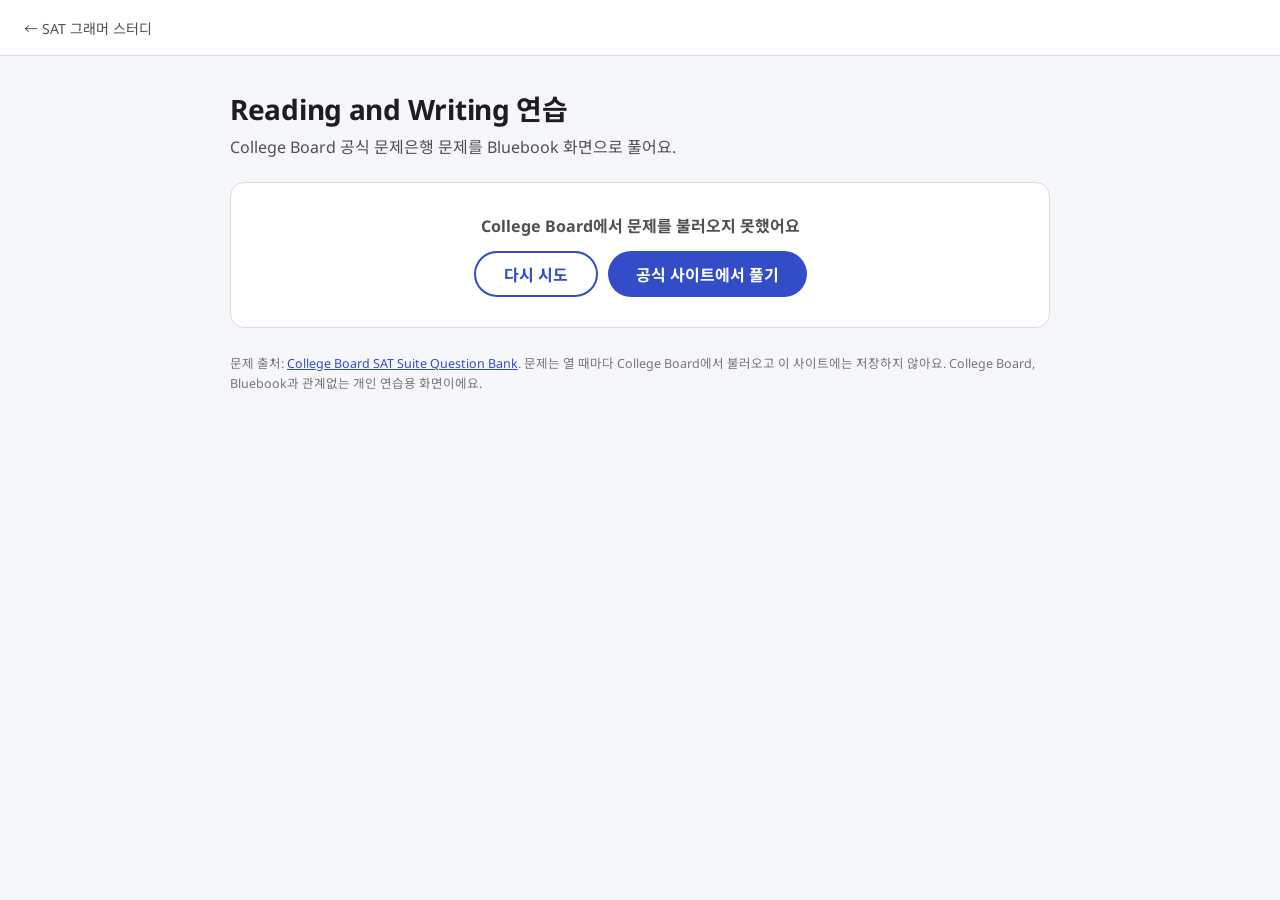
==== bluebook/index.html @ 1eca244b "Add Bluebook-style practice page with live College Board questions New bluebook/ page loads Reading " ====
<!doctype html>
<html lang="ko">
<head>
<meta charset="utf-8">
<meta name="viewport" content="width=device-width, initial-scale=1">
<meta name="robots" content="noindex, nofollow, noarchive">
<title>Bluebook 연습 · 공식 문제</title>
<link rel="preconnect" href="https://fonts.googleapis.com">
<link rel="preconnect" href="https://fonts.gstatic.com" crossorigin>
<link rel="stylesheet" href="https://fonts.googleapis.com/css2?family=Noto+Sans:wght@400;600;700&family=Noto+Sans+KR:wght@400;600;700&family=Noto+Serif:wght@400;700&display=swap">
<link rel="stylesheet" href="bb.css?v=1">
</head>
<body>
<div id="app"></div>
<script src="bb.js?v=1"></script>
</body>
</html>
---- bluebook/bb.css ----
/* Bluebook-style practice page. Test screens copy Bluebook's layout; setup and results screens are ours. */
:root {
  --blue: #324dc7;
  --blue-dark: #2a40a8;
  --blue-soft: #e8ecfb;
  --ink: #1e1e1e;
  --ink-2: #505050;
  --muted: #767676;
  --line: #b2b2b2;
  --line-soft: #dcdcdc;
  --strip: #f1f1f1;
  --page: #ffffff;
  --flag: #c8102e;
  --ok: #1b7a3e;
  --ok-soft: #e3f3e8;
  --bad: #c8102e;
  --bad-soft: #fbe7ea;
  --hl: #fff48c;
  --sans: "Noto Sans", "Noto Sans KR", "Segoe UI", system-ui, sans-serif;
  --serif: "Noto Serif", Georgia, "Times New Roman", "Noto Sans KR", serif;
}
* { box-sizing: border-box; }
html, body { margin: 0; height: 100%; background: var(--page); color: var(--ink); font-family: var(--sans); word-break: keep-all; overflow-wrap: break-word; }
button { font: inherit; color: inherit; cursor: pointer; }
a { color: var(--blue); }
.sr-only { position: absolute; width: 1px; height: 1px; padding: 0; margin: -1px; overflow: hidden; clip: rect(0 0 0 0); white-space: nowrap; border: 0; }
svg { flex: none; }

/* ───────── setup (home) ───────── */
.home { min-height: 100%; background: #f6f7fb; }
.home-top { height: 56px; display: flex; align-items: center; padding: 0 24px; background: #fff; border-bottom: 1px solid var(--line-soft); }
.home-back { color: var(--ink-2); text-decoration: none; font-size: 14px; }
.home-back:hover { color: var(--blue); }
.home-main { max-width: 860px; margin: 0 auto; padding: 32px 20px 60px; }
.home-main h1 { margin: 0; font-size: 28px; letter-spacing: -.01em; }
.home-sub { margin: 6px 0 24px; color: var(--ink-2); }
.panel { background: #fff; border: 1px solid var(--line-soft); border-radius: 14px; padding: 22px; margin-bottom: 16px; }
.panel h2 { margin: 0 0 12px; font-size: 15px; color: var(--ink-2); }
.skills { display: grid; grid-template-columns: repeat(auto-fit, minmax(220px, 1fr)); gap: 10px; }
.skill { text-align: left; background: #fff; border: 2px solid var(--line-soft); border-radius: 12px; padding: 14px 16px; position: relative; }
.skill:hover { border-color: var(--blue); }
.skill.on { border-color: var(--blue); background: var(--blue-soft); }
.skill .chk { position: absolute; top: 12px; right: 12px; width: 22px; height: 22px; border-radius: 6px; border: 2px solid var(--line); display: grid; place-items: center; background: #fff; }
.skill.on .chk { background: var(--blue); border-color: var(--blue); color: #fff; }
.skill .s-alto { font-size: 12px; font-weight: 700; color: var(--blue); }
.skill .s-name { font-weight: 700; margin: 2px 34px 2px 0; line-height: 1.3; }
.skill .s-ko { font-size: 13px; color: var(--ink-2); }
.skill .s-meta { font-size: 12.5px; color: var(--muted); margin-top: 8px; }
.row { display: flex; align-items: center; gap: 14px; flex-wrap: wrap; margin: 12px 0; }
.row .lab { width: 64px; font-size: 14px; font-weight: 600; color: var(--ink-2); }
.seg { display: inline-flex; flex-wrap: wrap; background: var(--strip); border-radius: 12px; padding: 3px; gap: 2px; }
.seg button { border: 0; background: transparent; padding: 8px 14px; border-radius: 9px; font-size: 14px; font-weight: 600; color: var(--ink-2); min-height: 38px; }
.seg button.on { background: #fff; color: var(--blue); box-shadow: 0 1px 3px rgba(0,0,0,.15); }
.seg button[disabled] { opacity: .4; cursor: default; }
.switch { display: inline-flex; align-items: center; gap: 10px; cursor: pointer; position: relative; user-select: none; }
.switch input { position: absolute; opacity: 0; width: 1px; height: 1px; }
.switch .track { width: 44px; height: 26px; border-radius: 99px; background: var(--line); position: relative; transition: background .15s; }
.switch .track::after { content: ""; position: absolute; top: 3px; left: 3px; width: 20px; height: 20px; border-radius: 50%; background: #fff; box-shadow: 0 1px 3px rgba(0,0,0,.3); transition: transform .15s; }
.switch input:checked + .track { background: var(--blue); }
.switch input:checked + .track::after { transform: translateX(18px); }
.switch input:focus-visible + .track { outline: 2px solid var(--blue); outline-offset: 2px; }
.start-row { display: flex; align-items: center; justify-content: space-between; gap: 14px; flex-wrap: wrap; }
.start-info { color: var(--ink-2); font-size: 14px; }
.pill { border: 0; border-radius: 999px; background: var(--blue); color: #fff; font-weight: 700; padding: 0 28px; min-height: 46px; font-size: 16px; }
.pill:hover:not([disabled]) { background: var(--blue-dark); }
.pill[disabled] { opacity: .45; cursor: default; }
.pill.ghost { background: #fff; color: var(--blue); border: 2px solid var(--blue); }
.pill.ghost:hover:not([disabled]) { background: var(--blue-soft); }
.recent { list-style: none; margin: 0; padding: 0; }
.recent li { display: flex; justify-content: space-between; gap: 12px; padding: 9px 0; border-bottom: 1px solid var(--line-soft); font-size: 14px; }
.recent li:last-child { border-bottom: 0; }
.recent .r-score { font-weight: 700; }
.home-src { font-size: 12.5px; color: var(--muted); margin-top: 26px; line-height: 1.6; }
.home-loading, .fail { padding: 30px; text-align: center; color: var(--ink-2); }
.fail .acts { display: flex; gap: 10px; justify-content: center; margin-top: 14px; flex-wrap: wrap; }
.prep { min-height: 100%; display: grid; place-items: center; text-align: center; padding: 20px; }
.prep h2 { margin: 0 0 6px; font-size: 22px; }
.prep p { color: var(--ink-2); margin: 0 0 18px; }
.prep .bar { width: min(360px, 80vw); height: 8px; background: var(--strip); border-radius: 99px; overflow: hidden; margin: 0 auto; }
.prep .bar span { display: block; height: 100%; background: var(--blue); transition: width .2s; }

/* ───────── test shell (Bluebook layout) ───────── */
.bb { height: 100vh; height: 100dvh; display: flex; flex-direction: column; background: #fff; }
.dash { height: 2px; flex: none; background-image: repeating-linear-gradient(90deg, #2c2c2c 0 12px, transparent 12px 16px); }
.bb-top { flex: none; height: 72px; display: grid; grid-template-columns: 1fr auto 1fr; align-items: center; padding: 0 28px; gap: 12px; }
.bb-top-l { min-width: 0; }
.bb-sec { font-weight: 700; font-size: 17px; white-space: nowrap; overflow: hidden; text-overflow: ellipsis; }
.bb-dir { border: 0; background: none; padding: 2px 0; font-size: 14px; font-weight: 600; display: inline-flex; align-items: center; gap: 2px; }
.bb-dir:hover { text-decoration: underline; }
.bb-top-c { display: flex; flex-direction: column; align-items: center; gap: 4px; }
.bb-time { font-size: 19px; font-weight: 700; font-variant-numeric: tabular-nums; letter-spacing: .02em; }
.bb-hide { border: 1.5px solid var(--ink); background: #fff; border-radius: 999px; padding: 0 12px; height: 24px; font-size: 12.5px; font-weight: 700; display: inline-flex; align-items: center; gap: 5px; }
.bb-hide:hover { background: var(--strip); }
.bb-review-tag { font-size: 15px; font-weight: 700; }
.bb-top-r { display: flex; justify-content: flex-end; gap: 6px; }
.bb-tool { border: 0; background: none; display: flex; flex-direction: column; align-items: center; gap: 3px; font-size: 12.5px; font-weight: 600; padding: 6px 10px; border-radius: 8px; min-width: 64px; }
.bb-tool:hover { background: var(--strip); }
.bb-tool.on { background: var(--blue-soft); color: var(--blue); }
.bb-drop { position: absolute; z-index: 30; background: #fff; border: 1px solid var(--line); border-radius: 10px; box-shadow: 0 8px 28px rgba(0,0,0,.18); }
.bb-dirpanel { top: 74px; left: 20px; width: min(640px, calc(100vw - 40px)); padding: 22px 24px; font-size: 15.5px; line-height: 1.65; }
.bb-dirpanel p { margin: 0 0 12px; }
.bb-dirpanel .acts { display: flex; justify-content: flex-end; }
.bb-more { top: 74px; right: 20px; min-width: 220px; padding: 6px; }
.bb-more button { display: block; width: 100%; text-align: left; border: 0; background: none; padding: 11px 14px; border-radius: 6px; font-size: 14.5px; }
.bb-more button:hover { background: var(--strip); }

.bb-main { flex: 1; min-height: 0; display: grid; grid-template-columns: var(--split, 50%) 12px 1fr; }
.bb-main.single { grid-template-columns: 1fr; }
.bb-pane { overflow: auto; min-width: 0; }
.bb-left { padding: 36px 44px 48px 48px; }
.bb-passage { font-family: var(--serif); font-size: 17px; line-height: 1.7; max-width: 720px; }
.bb-passage p { margin: 0 0 14px; }
.bb-passage mark.hl { background: var(--hl); color: inherit; border-bottom: 2px solid #e2c800; }
.bb.annotate .bb-passage { cursor: text; }
.bb-divider { position: relative; cursor: col-resize; display: flex; justify-content: center; touch-action: none; }
.bb-divider::before { content: ""; width: 3px; background: #d6d6d6; height: 100%; }
.bb-grip { position: absolute; top: 50%; left: 50%; transform: translate(-50%, -50%); width: 26px; height: 46px; border-radius: 8px; background: #1e1e1e; color: #fff; display: grid; place-items: center; }
.bb-right { padding: 28px 48px 48px 40px; }
.bb-qhead { display: flex; align-items: center; gap: 14px; background: var(--strip); height: 46px; padding-right: 10px; position: relative; }
.bb-qhead::after { content: ""; position: absolute; left: 0; right: 0; bottom: -2px; height: 2px; background-image: repeating-linear-gradient(90deg, #2c2c2c 0 12px, transparent 12px 16px); }
.bb-qnum { width: 40px; height: 46px; background: var(--ink); color: #fff; display: grid; place-items: center; font-weight: 700; font-size: 17px; }
.bb-mark { border: 0; background: none; display: inline-flex; align-items: center; gap: 6px; font-size: 14.5px; font-weight: 600; padding: 6px 4px; }
.bb-mark:hover { text-decoration: underline; }
.bb-mark.on svg path { fill: var(--flag); stroke: var(--flag); }
.bb-abc { margin-left: auto; border: 1.5px solid var(--ink); background: #fff; border-radius: 6px; height: 30px; padding: 0 8px; font-size: 13px; font-weight: 700; position: relative; }
.bb-abc span { text-decoration: line-through; text-decoration-thickness: 2px; }
.bb-abc.on { background: var(--blue); color: #fff; border-color: var(--blue); }
.bb-stem { font-family: var(--serif); font-size: 17px; line-height: 1.65; margin: 26px 0 18px; }
.bb-stem p { margin: 0; }
.bb-choices { display: flex; flex-direction: column; gap: 14px; }
.bb-ch-row { display: flex; align-items: center; gap: 12px; }
.bb-choice {
  flex: 1; min-width: 0; display: flex; align-items: center; gap: 14px; text-align: left;
  background: #fff; border: 1.5px solid var(--ink); border-radius: 10px; padding: 11px 16px; min-height: 52px;
  font-family: var(--serif); font-size: 16.5px; line-height: 1.5; position: relative;
}
.bb-choice:hover:not([disabled]) { box-shadow: 0 0 0 1.5px var(--ink); }
.bb-letter { flex: none; width: 30px; height: 30px; border-radius: 50%; border: 1.5px solid var(--ink); display: grid; place-items: center; font-family: var(--sans); font-weight: 700; font-size: 14px; }
.bb-ch-text { min-width: 0; overflow-wrap: anywhere; }
.bb-choice.sel { border: 3px solid var(--blue); padding: 9.5px 14.5px; }
.bb-choice.sel .bb-letter { background: var(--blue); border-color: var(--blue); color: #fff; }
.bb-choice.out { color: var(--muted); }
.bb-choice.out .bb-letter { border-color: var(--muted); }
.bb-choice.out::after { content: ""; position: absolute; left: -6px; right: -6px; top: 50%; height: 2px; background: var(--ink); }
.bb-x { flex: none; width: 30px; height: 30px; border-radius: 50%; border: 1.5px solid var(--ink); background: #fff; font-size: 13px; font-weight: 700; position: relative; padding: 0; }
.bb-x::after { content: ""; position: absolute; left: -3px; right: -3px; top: 50%; height: 2px; background: var(--ink); }
.bb-x:hover { background: var(--strip); }
.bb-undo { flex: none; border: 0; background: none; font-weight: 700; text-decoration: underline; font-size: 14px; padding: 4px; width: 40px; }

/* answer review (after submitting) */
.bb-choice.key { border: 3px solid var(--ok); padding: 9.5px 14.5px; background: var(--ok-soft); }
.bb-choice.key .bb-letter { background: var(--ok); border-color: var(--ok); color: #fff; }
.bb-choice.miss { border: 3px solid var(--bad); padding: 9.5px 14.5px; background: var(--bad-soft); }
.bb-choice.miss .bb-letter { background: var(--bad); border-color: var(--bad); color: #fff; }
.bb-tag { position: absolute; right: 10px; top: -11px; font-family: var(--sans); font-size: 11.5px; font-weight: 700; padding: 1px 8px; border-radius: 99px; color: #fff; background: var(--ok); }
.bb-choice.miss .bb-tag { background: var(--bad); }
.bb-verdict { margin: 22px 0 10px; font-weight: 700; font-size: 15px; }
.bb-verdict.ok { color: var(--ok); }
.bb-verdict.bad { color: var(--bad); }
.bb-why { border: 1px solid var(--line-soft); background: #fafafa; border-radius: 10px; padding: 16px 18px; font-family: var(--serif); font-size: 15.5px; line-height: 1.65; }
.bb-why p { margin: 0 0 10px; }
.bb-why p:last-child { margin-bottom: 0; }
.bb-why-h { font-family: var(--sans); font-size: 12.5px; font-weight: 700; color: var(--ink-2); margin-bottom: 6px; letter-spacing: .03em; }

/* footer */
.bb-foot { flex: none; height: 72px; display: grid; grid-template-columns: 1fr auto 1fr; align-items: center; padding: 0 28px; gap: 12px; position: relative; }
.bb-name { font-weight: 600; font-size: 15px; white-space: nowrap; overflow: hidden; text-overflow: ellipsis; }
.bb-qbtn { border: 0; background: var(--ink); color: #fff; border-radius: 8px; height: 40px; padding: 0 16px; font-weight: 700; font-size: 14.5px; display: inline-flex; align-items: center; gap: 8px; }
.bb-qbtn:hover { background: #3a3a3a; }
.bb-foot-r { display: flex; justify-content: flex-end; gap: 10px; }
.bb-btn { border: 0; background: var(--blue); color: #fff; border-radius: 999px; height: 44px; min-width: 96px; padding: 0 26px; font-weight: 700; font-size: 15.5px; }
.bb-btn:hover { background: var(--blue-dark); }
.bb-btn.light { background: #fff; color: var(--blue); border: 2px solid var(--blue); }

/* question navigator popup */
.bb-navpop { position: absolute; bottom: 82px; left: 50%; transform: translateX(-50%); width: min(560px, calc(100vw - 24px)); z-index: 40; padding: 18px 20px 20px; }
.bb-navpop::after { content: ""; position: absolute; bottom: -9px; left: 50%; width: 16px; height: 16px; background: #fff; border-right: 1px solid var(--line); border-bottom: 1px solid var(--line); transform: translateX(-50%) rotate(45deg); }
.bb-navhead { display: flex; justify-content: space-between; align-items: center; gap: 10px; padding-bottom: 12px; border-bottom: 1px solid var(--line-soft); }
.bb-navhead b { font-size: 15.5px; }
.bb-close { border: 0; background: none; font-size: 22px; line-height: 1; width: 32px; height: 32px; border-radius: 6px; }
.bb-close:hover { background: var(--strip); }
.bb-legend { display: flex; gap: 18px; flex-wrap: wrap; justify-content: center; font-size: 13px; padding: 12px 0; color: var(--ink-2); }
.bb-legend span { display: inline-flex; align-items: center; gap: 6px; }
.bb-legend .sq { width: 16px; height: 16px; border: 1.5px dashed var(--ink-2); display: inline-block; }
.bb-legend .sq.ok { border: 0; background: var(--ok); }
.bb-legend .sq.bad { border: 0; background: var(--bad); }
.bb-grid { display: flex; flex-wrap: wrap; gap: 12px 10px; justify-content: center; padding: 8px 0 16px; }
.bb-cell { position: relative; width: 38px; height: 38px; border: 1.5px dashed var(--ink-2); background: #fff; color: var(--blue); font-weight: 700; font-size: 15px; padding: 0; }
.bb-cell:hover { background: var(--strip); }
.bb-cell.done { border: 0; background: var(--blue); color: #fff; }
.bb-cell.done:hover { background: var(--blue-dark); }
.bb-cell.r-ok { border: 0; background: var(--ok); color: #fff; }
.bb-cell.r-bad { border: 0; background: var(--bad); color: #fff; }
.bb-cell .pin { position: absolute; top: -17px; left: 50%; transform: translateX(-50%); color: var(--ink); }
.bb-cell .flag { position: absolute; top: -7px; right: -7px; }
.bb-navfoot { display: flex; justify-content: center; }

/* Check Your Work */
.bb-check { flex: 1; overflow: auto; padding: 36px 20px 40px; }
.bb-check-in { max-width: 760px; margin: 0 auto; text-align: center; }
.bb-check h2 { font-size: 28px; margin: 0 0 10px; }
.bb-check p { color: var(--ink-2); margin: 0 0 26px; line-height: 1.6; }
.bb-check-card { border-radius: 12px; box-shadow: 0 2px 14px rgba(0,0,0,.12); padding: 22px 26px 24px; text-align: left; }
.bb-check-card .bb-navhead { border-bottom: 1px solid var(--line-soft); }

/* modal */
.bb-modal-bg { position: fixed; inset: 0; background: rgba(0,0,0,.35); z-index: 60; display: grid; place-items: center; padding: 20px; }
.bb-modal { background: #fff; border-radius: 12px; max-width: 440px; width: 100%; padding: 24px; box-shadow: 0 12px 40px rgba(0,0,0,.25); }
.bb-modal h3 { margin: 0 0 8px; font-size: 19px; }
.bb-modal p { margin: 0 0 20px; color: var(--ink-2); line-height: 1.6; }
.bb-modal .acts { display: flex; justify-content: flex-end; gap: 10px; flex-wrap: wrap; }

/* results */
.res { min-height: 100%; background: #f6f7fb; }
.res-main { max-width: 860px; margin: 0 auto; padding: 30px 20px 60px; }
.res-score { display: flex; align-items: baseline; gap: 6px; }
.res-score b { font-size: 56px; letter-spacing: -.02em; color: var(--blue); line-height: 1; }
.res-score span { font-size: 22px; color: var(--muted); font-weight: 600; }
.res-sub { color: var(--ink-2); margin: 8px 0 20px; }
.res-acts { display: flex; gap: 10px; flex-wrap: wrap; margin-bottom: 20px; }
.res-table { width: 100%; border-collapse: collapse; background: #fff; border-radius: 12px; overflow: hidden; border: 1px solid var(--line-soft); font-size: 14.5px; }
.res-table th, .res-table td { padding: 11px 12px; text-align: left; border-bottom: 1px solid var(--line-soft); white-space: nowrap; }
.res-table td.sk { white-space: normal; }
.res-table th { background: var(--strip); font-size: 13px; color: var(--ink-2); }
.res-table tr.row-link { cursor: pointer; }
.res-table tr.row-link:hover td { background: var(--blue-soft); }
.res-table .mk { font-weight: 800; }
.res-table .mk.ok { color: var(--ok); }
.res-table .mk.bad { color: var(--bad); }
.res-table .ex { color: var(--ink-2); max-width: 340px; white-space: nowrap; overflow: hidden; text-overflow: ellipsis; }

/* ───────── small screens: stack the panes ───────── */
@media (max-width: 760px) {
  .bb-top { height: 60px; padding: 0 12px; grid-template-columns: 1fr auto auto; }
  .bb-sec { font-size: 14.5px; }
  .bb-tool span { display: none; }
  .bb-tool { min-width: 40px; padding: 8px; }
  .bb-main { display: block; overflow: auto; }
  .bb-pane { overflow: visible; }
  .bb-divider { display: none; }
  .bb-left { padding: 20px 16px 8px; border-bottom: 2px solid var(--line-soft); }
  .bb-right { padding: 16px 16px 30px; }
  .bb-foot { height: 64px; padding: 0 12px; grid-template-columns: auto 1fr; }
  .bb-foot-l { display: none; }
  .bb-foot-c { justify-self: start; }
  .bb-btn { min-width: 0; padding: 0 18px; }
  .bb-navpop { bottom: 72px; }
  .bb-dirpanel, .bb-more { top: 62px; }
  .row .lab { width: 100%; }
  .res-table { font-size: 13.5px; }
  .res-table th, .res-table td { padding: 10px 7px; }
  .res-table .ex, .res-table th:last-child { display: none; }
}
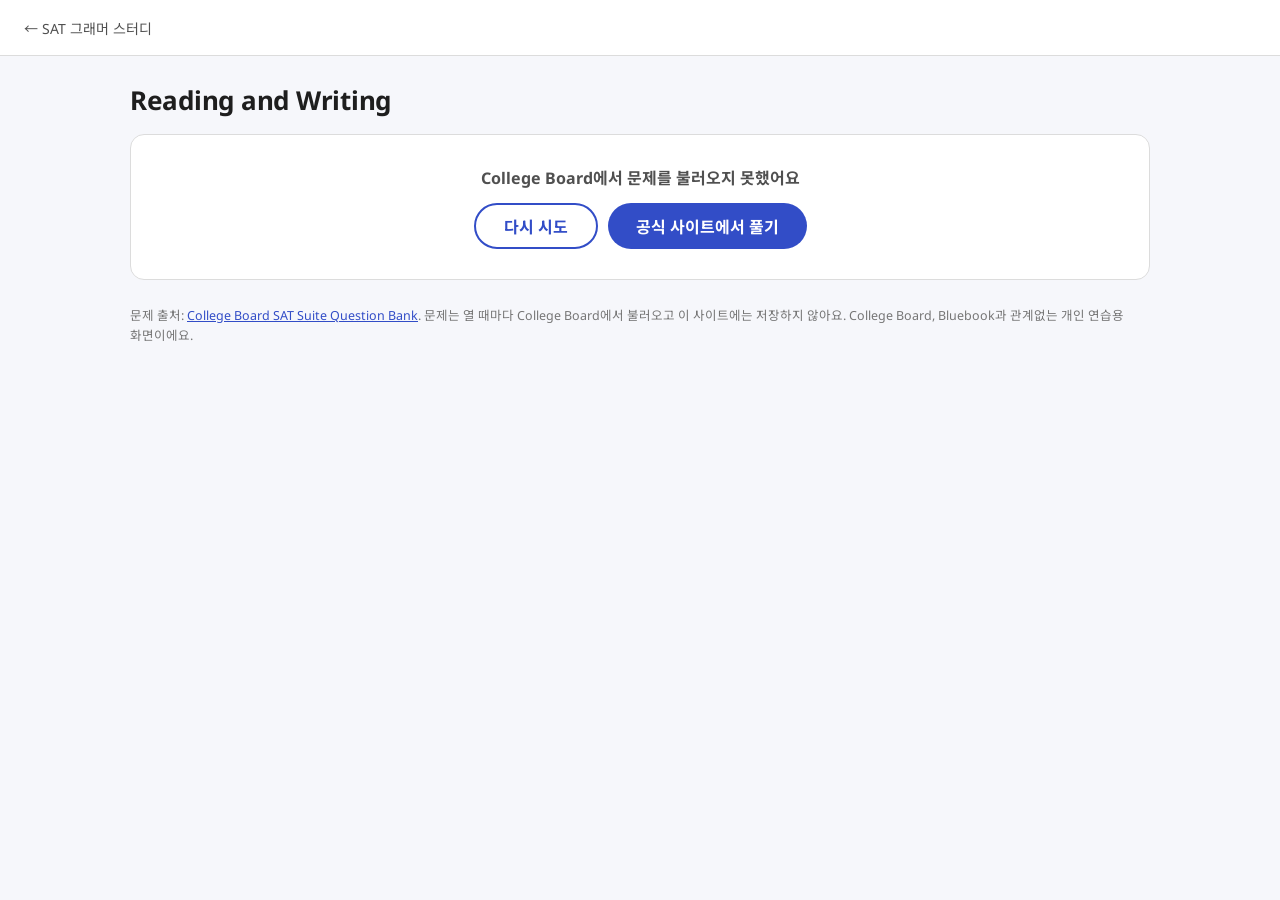
==== commit 59f25876: "Bluebook page: all Reading and Writing questions and full option set Loads all four Reading and Writ" ====
--- a/bluebook/index.html
+++ b/bluebook/index.html
@@ -7,11 +7,11 @@
 <title>Bluebook 연습 · 공식 문제</title>
 <link rel="preconnect" href="https://fonts.googleapis.com">
 <link rel="preconnect" href="https://fonts.gstatic.com" crossorigin>
-<link rel="stylesheet" href="https://fonts.googleapis.com/css2?family=Noto+Sans:wght@400;600;700&family=Noto+Sans+KR:wght@400;600;700&family=Noto+Serif:wght@400;700&display=swap">
-<link rel="stylesheet" href="bb.css?v=1">
+<link rel="stylesheet" href="https://fonts.googleapis.com/css2?family=Noto+Sans:wght@400;600;700&family=Noto+Sans+KR:wght@400;600;700&family=Noto+Serif:wght@400;700&family=Crimson+Text:wght@400;600&display=swap">
+<link rel="stylesheet" href="bb.css?v=2">
 </head>
 <body>
 <div id="app"></div>
-<script src="bb.js?v=1"></script>
+<script src="bb.js?v=2"></script>
 </body>
 </html>
--- a/bluebook/bb.css
+++ b/bluebook/bb.css
@@ -31,48 +31,118 @@
 .home-top { height: 56px; display: flex; align-items: center; padding: 0 24px; background: #fff; border-bottom: 1px solid var(--line-soft); }
 .home-back { color: var(--ink-2); text-decoration: none; font-size: 14px; }
 .home-back:hover { color: var(--blue); }
-.home-main { max-width: 860px; margin: 0 auto; padding: 32px 20px 60px; }
-.home-main h1 { margin: 0; font-size: 28px; letter-spacing: -.01em; }
-.home-sub { margin: 6px 0 24px; color: var(--ink-2); }
+.setup { max-width: 1060px; margin: 0 auto; padding: 26px 20px 120px; }
+.setup-h { display: flex; align-items: baseline; justify-content: space-between; gap: 12px; flex-wrap: wrap; margin-bottom: 16px; }
+.setup-h h1 { margin: 0; font-size: 26px; letter-spacing: -.01em; }
+.setup-h .tot { color: var(--muted); font-size: 14px; font-weight: 600; }
 .panel { background: #fff; border: 1px solid var(--line-soft); border-radius: 14px; padding: 22px; margin-bottom: 16px; }
-.panel h2 { margin: 0 0 12px; font-size: 15px; color: var(--ink-2); }
-.skills { display: grid; grid-template-columns: repeat(auto-fit, minmax(220px, 1fr)); gap: 10px; }
-.skill { text-align: left; background: #fff; border: 2px solid var(--line-soft); border-radius: 12px; padding: 14px 16px; position: relative; }
-.skill:hover { border-color: var(--blue); }
-.skill.on { border-color: var(--blue); background: var(--blue-soft); }
-.skill .chk { position: absolute; top: 12px; right: 12px; width: 22px; height: 22px; border-radius: 6px; border: 2px solid var(--line); display: grid; place-items: center; background: #fff; }
-.skill.on .chk { background: var(--blue); border-color: var(--blue); color: #fff; }
-.skill .s-alto { font-size: 12px; font-weight: 700; color: var(--blue); }
-.skill .s-name { font-weight: 700; margin: 2px 34px 2px 0; line-height: 1.3; }
-.skill .s-ko { font-size: 13px; color: var(--ink-2); }
-.skill .s-meta { font-size: 12.5px; color: var(--muted); margin-top: 8px; }
-.row { display: flex; align-items: center; gap: 14px; flex-wrap: wrap; margin: 12px 0; }
-.row .lab { width: 64px; font-size: 14px; font-weight: 600; color: var(--ink-2); }
+.home-loading, .fail { padding: 30px; text-align: center; color: var(--ink-2); }
+.fail .acts { display: flex; gap: 10px; justify-content: center; margin-top: 14px; flex-wrap: wrap; }
+.home-src { font-size: 12.5px; color: var(--muted); margin-top: 26px; line-height: 1.6; }
+
+.cfg { display: grid; grid-template-columns: 290px minmax(0, 1fr); gap: 18px; align-items: start; }
+.opt-list { background: #fff; border: 1px solid var(--line-soft); border-radius: 14px; padding: 6px 8px 8px; position: sticky; top: 16px; max-height: calc(100vh - 104px); overflow-y: auto; }
+.og-h { font-size: 12px; font-weight: 700; color: var(--muted); padding: 14px 12px 4px; letter-spacing: .03em; }
+.og-sep { height: 1px; background: var(--line-soft); margin: 8px 6px; }
+.orow { width: 100%; display: flex; align-items: center; gap: 10px; border: 0; background: none; padding: 10px 12px; border-radius: 10px; text-align: left; min-height: 44px; }
+.orow:hover { background: var(--strip); }
+.orow.on { background: var(--blue-soft); }
+.orow .l { font-weight: 600; font-size: 14.5px; flex: none; }
+.orow .v { margin-left: auto; color: var(--ink-2); font-size: 13.5px; text-align: right; min-width: 0; overflow: hidden; text-overflow: ellipsis; white-space: nowrap; }
+.orow.on .v { color: var(--blue); font-weight: 600; }
+.orow .chev { display: none; color: var(--muted); }
+
+.opt-detail { background: #fff; border: 1px solid var(--line-soft); border-radius: 14px; padding: 20px 24px 26px; min-height: 420px; }
+.d-top { display: flex; align-items: center; gap: 10px; margin-bottom: 16px; min-height: 34px; }
+.d-top h2 { margin: 0; font-size: 19px; }
+.d-back { display: none; align-items: center; gap: 2px; border: 0; background: none; font-size: 15px; padding: 6px 8px 6px 0; color: var(--blue); font-weight: 600; }
+.d-tools { margin-left: auto; display: flex; gap: 6px; }
+.mini { border: 1px solid var(--line-soft); background: #fff; border-radius: 8px; padding: 6px 12px; font-size: 13px; font-weight: 600; color: var(--ink-2); }
+.mini:hover { border-color: var(--blue); color: var(--blue); }
+.mini.danger { color: var(--bad); }
+.mini.danger:hover { border-color: var(--bad); }
+.d-note { margin: -4px 0 14px; color: var(--ink-2); font-size: 13.5px; }
+.d-sub { margin: 24px 0 10px; font-size: 13px; font-weight: 700; color: var(--muted); }
+.d-sub.first { margin-top: 0; }
+.d-line { display: flex; align-items: center; justify-content: space-between; gap: 14px; padding: 16px 0 0; margin-top: 16px; border-top: 1px solid var(--line-soft); flex-wrap: wrap; }
+.d-line.first { margin-top: 0; padding-top: 0; border-top: 0; }
+.d-line .n { color: var(--muted); font-size: 14px; }
+
+.opts { display: flex; flex-direction: column; gap: 8px; }
+.opts.cols { display: grid; grid-template-columns: repeat(auto-fill, minmax(150px, 1fr)); }
+.opt, .dom-h { display: flex; align-items: center; gap: 12px; width: 100%; text-align: left; background: #fff; border: 1.5px solid var(--line-soft); border-radius: 12px; padding: 11px 14px; min-height: 52px; }
+.opt:hover:not([disabled]) { border-color: var(--blue); }
+.opt.on { border-color: var(--blue); background: var(--blue-soft); }
+.opt[disabled] { opacity: .45; cursor: default; }
+.opt .mk, .dom-h .mk { flex: none; width: 20px; height: 20px; border-radius: 50%; border: 2px solid var(--line); display: grid; place-items: center; background: #fff; color: #fff; }
+.opt.on .mk { border: 6px solid var(--blue); }
+.opt.multi .mk, .dom-h .mk { border-radius: 6px; }
+.opt.multi.on .mk, .dom-h.on .mk, .dom-h.part .mk { border: 0; background: var(--blue); }
+.opt .t, .dom-h .t { min-width: 0; display: flex; flex-direction: column; gap: 1px; }
+.opt .t b { font-weight: 600; font-size: 15px; }
+.opt .t small, .dom-h .t small { color: var(--ink-2); font-size: 12.5px; }
+.opt .n, .dom-h .n { margin-left: auto; color: var(--muted); font-size: 13px; font-variant-numeric: tabular-nums; flex: none; text-align: right; display: flex; flex-direction: column; align-items: flex-end; gap: 2px; }
+.opt .n i { font-style: normal; font-size: 12px; }
+.opt .n em, .opt .t em { font-style: normal; }
+.opt .n .g { color: var(--ok); }
+.opt .n .r { color: var(--bad); }
+.opt .alto { font-size: 11.5px; font-weight: 700; color: var(--blue); margin-left: 4px; white-space: nowrap; }
 .seg { display: inline-flex; flex-wrap: wrap; background: var(--strip); border-radius: 12px; padding: 3px; gap: 2px; }
 .seg button { border: 0; background: transparent; padding: 8px 14px; border-radius: 9px; font-size: 14px; font-weight: 600; color: var(--ink-2); min-height: 38px; }
 .seg button.on { background: #fff; color: var(--blue); box-shadow: 0 1px 3px rgba(0,0,0,.15); }
-.seg button[disabled] { opacity: .4; cursor: default; }
-.switch { display: inline-flex; align-items: center; gap: 10px; cursor: pointer; position: relative; user-select: none; }
+.seg.wide { display: flex; margin-bottom: 18px; }
+.seg.wide button { flex: 1; }
+.dom { margin-bottom: 18px; }
+.dom:last-child { margin-bottom: 0; }
+.dom-h { border: 0; background: none; padding: 6px 4px 8px; min-height: 0; }
+.dom-h .t b { font-size: 15.5px; font-weight: 700; }
+.dom .opts { padding-left: 14px; border-left: 2px solid var(--line-soft); margin-left: 13px; }
+
+.count-box { display: flex; align-items: center; gap: 16px; flex-wrap: wrap; }
+.count-box .n { color: var(--muted); font-size: 14px; }
+.stepper { display: inline-flex; align-items: center; border: 1.5px solid var(--line-soft); border-radius: 12px; overflow: hidden; background: #fff; }
+.stepper button { width: 50px; height: 50px; border: 0; background: #fff; font-size: 24px; font-weight: 600; color: var(--blue); }
+.stepper button:hover:not([disabled]) { background: var(--blue-soft); }
+.stepper button[disabled] { color: var(--line); cursor: default; }
+.stepper output, .stepper input { min-width: 96px; width: 96px; text-align: center; font: 700 20px var(--sans); font-variant-numeric: tabular-nums; border: 0; border-left: 1.5px solid var(--line-soft); border-right: 1.5px solid var(--line-soft); height: 50px; line-height: 50px; padding: 0; background: #fff; color: var(--ink); -moz-appearance: textfield; }
+.stepper input::-webkit-outer-spin-button, .stepper input::-webkit-inner-spin-button { -webkit-appearance: none; margin: 0; }
+.stepper input:focus { outline: 2px solid var(--blue); outline-offset: -2px; }
+.fs-demo { font-family: var(--serif); font-weight: 700; width: 48px; text-align: center; }
+.chips { display: flex; flex-wrap: wrap; gap: 8px; margin-top: 16px; }
+.chip { border: 1.5px solid var(--line-soft); background: #fff; border-radius: 999px; padding: 8px 15px; font-weight: 600; font-size: 14px; color: var(--ink-2); }
+.chip:hover:not([disabled]) { border-color: var(--blue); }
+.chip.on { border-color: var(--blue); color: var(--blue); background: var(--blue-soft); }
+.chip[disabled] { opacity: .4; cursor: default; }
+.switch { display: inline-flex; align-items: center; gap: 10px; cursor: pointer; position: relative; user-select: none; font-size: 15px; font-weight: 600; }
 .switch input { position: absolute; opacity: 0; width: 1px; height: 1px; }
-.switch .track { width: 44px; height: 26px; border-radius: 99px; background: var(--line); position: relative; transition: background .15s; }
+.switch .track { flex: none; width: 44px; height: 26px; border-radius: 99px; background: var(--line); position: relative; transition: background .15s; }
 .switch .track::after { content: ""; position: absolute; top: 3px; left: 3px; width: 20px; height: 20px; border-radius: 50%; background: #fff; box-shadow: 0 1px 3px rgba(0,0,0,.3); transition: transform .15s; }
 .switch input:checked + .track { background: var(--blue); }
 .switch input:checked + .track::after { transform: translateX(18px); }
 .switch input:focus-visible + .track { outline: 2px solid var(--blue); outline-offset: 2px; }
-.start-row { display: flex; align-items: center; justify-content: space-between; gap: 14px; flex-wrap: wrap; }
-.start-info { color: var(--ink-2); font-size: 14px; }
-.pill { border: 0; border-radius: 999px; background: var(--blue); color: #fff; font-weight: 700; padding: 0 28px; min-height: 46px; font-size: 16px; }
+textarea.ids { width: 100%; min-height: 130px; border: 1.5px solid var(--line-soft); border-radius: 12px; padding: 12px 14px; font: 14px/1.6 ui-monospace, Consolas, monospace; resize: vertical; }
+textarea.ids:focus { outline: 2px solid var(--blue); outline-offset: -1px; border-color: var(--blue); }
+.st-table { width: 100%; border-collapse: collapse; font-size: 14px; }
+.st-table th, .st-table td { padding: 9px 8px; text-align: left; border-bottom: 1px solid var(--line-soft); }
+.st-table th { font-size: 12.5px; color: var(--muted); }
+.st-table td:nth-child(n+2), .st-table th:nth-child(n+2) { text-align: right; white-space: nowrap; font-variant-numeric: tabular-nums; }
+.st-table tr.tot td { font-weight: 700; border-bottom: 0; }
+.recent { list-style: none; margin: 0; padding: 0; }
+.recent li { display: flex; justify-content: space-between; gap: 12px; padding: 9px 0; border-bottom: 1px solid var(--line-soft); font-size: 14px; white-space: pre-wrap; }
+.recent li:last-child { border-bottom: 0; }
+.recent .r-score { font-weight: 700; white-space: nowrap; }
+
+.startbar { position: fixed; left: 0; right: 0; bottom: 0; z-index: 20; background: rgba(255,255,255,.96); border-top: 1px solid var(--line-soft); box-shadow: 0 -4px 18px rgba(0,0,0,.06); }
+.startbar-in { max-width: 1060px; margin: 0 auto; padding: 12px 20px; display: flex; align-items: center; justify-content: space-between; gap: 14px; }
+.sb-info { display: flex; align-items: baseline; gap: 12px; flex-wrap: wrap; min-width: 0; }
+.sb-info b { font-size: 19px; }
+.sb-info span { color: var(--ink-2); font-size: 14px; }
+.pill { border: 0; border-radius: 999px; background: var(--blue); color: #fff; font-weight: 700; padding: 0 28px; min-height: 46px; font-size: 16px; flex: none; }
 .pill:hover:not([disabled]) { background: var(--blue-dark); }
 .pill[disabled] { opacity: .45; cursor: default; }
 .pill.ghost { background: #fff; color: var(--blue); border: 2px solid var(--blue); }
 .pill.ghost:hover:not([disabled]) { background: var(--blue-soft); }
-.recent { list-style: none; margin: 0; padding: 0; }
-.recent li { display: flex; justify-content: space-between; gap: 12px; padding: 9px 0; border-bottom: 1px solid var(--line-soft); font-size: 14px; }
-.recent li:last-child { border-bottom: 0; }
-.recent .r-score { font-weight: 700; }
-.home-src { font-size: 12.5px; color: var(--muted); margin-top: 26px; line-height: 1.6; }
-.home-loading, .fail { padding: 30px; text-align: center; color: var(--ink-2); }
-.fail .acts { display: flex; gap: 10px; justify-content: center; margin-top: 14px; flex-wrap: wrap; }
+
 .prep { min-height: 100%; display: grid; place-items: center; text-align: center; padding: 20px; }
 .prep h2 { margin: 0 0 6px; font-size: 22px; }
 .prep p { color: var(--ink-2); margin: 0 0 18px; }
@@ -80,7 +150,7 @@
 .prep .bar span { display: block; height: 100%; background: var(--blue); transition: width .2s; }
 
 /* ───────── test shell (Bluebook layout) ───────── */
-.bb { height: 100vh; height: 100dvh; display: flex; flex-direction: column; background: #fff; }
+.bb { --fs: 17px; height: 100vh; height: 100dvh; display: flex; flex-direction: column; background: #fff; }
 .dash { height: 2px; flex: none; background-image: repeating-linear-gradient(90deg, #2c2c2c 0 12px, transparent 12px 16px); }
 .bb-top { flex: none; height: 72px; display: grid; grid-template-columns: 1fr auto 1fr; align-items: center; padding: 0 28px; gap: 12px; }
 .bb-top-l { min-width: 0; }
@@ -100,41 +170,63 @@
 .bb-dirpanel { top: 74px; left: 20px; width: min(640px, calc(100vw - 40px)); padding: 22px 24px; font-size: 15.5px; line-height: 1.65; }
 .bb-dirpanel p { margin: 0 0 12px; }
 .bb-dirpanel .acts { display: flex; justify-content: flex-end; }
-.bb-more { top: 74px; right: 20px; min-width: 220px; padding: 6px; }
-.bb-more button { display: block; width: 100%; text-align: left; border: 0; background: none; padding: 11px 14px; border-radius: 6px; font-size: 14.5px; }
-.bb-more button:hover { background: var(--strip); }
+.bb-more { top: 74px; right: 20px; min-width: 240px; padding: 6px; }
+.bb-more > button { display: block; width: 100%; text-align: left; border: 0; background: none; padding: 11px 14px; border-radius: 6px; font-size: 14.5px; }
+.bb-more > button:hover { background: var(--strip); }
+.bb-more .mrow { display: flex; align-items: center; justify-content: space-between; gap: 10px; padding: 6px 8px 6px 14px; font-size: 14.5px; }
+.bb-more .fs { display: flex; gap: 6px; }
+.bb-more .fs button { width: 44px; height: 34px; border: 1.5px solid var(--line-soft); background: #fff; border-radius: 8px; font-weight: 700; font-size: 14px; }
+.bb-more .fs button:hover:not([disabled]) { border-color: var(--blue); color: var(--blue); }
+.bb-more .fs button[disabled] { opacity: .35; cursor: default; }
 
 .bb-main { flex: 1; min-height: 0; display: grid; grid-template-columns: var(--split, 50%) 12px 1fr; }
 .bb-main.single { grid-template-columns: 1fr; }
 .bb-pane { overflow: auto; min-width: 0; }
 .bb-left { padding: 36px 44px 48px 48px; }
-.bb-passage { font-family: var(--serif); font-size: 17px; line-height: 1.7; max-width: 720px; }
+.bb-passage { font-family: var(--serif); font-size: var(--fs); line-height: 1.7; max-width: 720px; }
 .bb-passage p { margin: 0 0 14px; }
 .bb-passage mark.hl { background: var(--hl); color: inherit; border-bottom: 2px solid #e2c800; }
 .bb.annotate .bb-passage { cursor: text; }
+/* tables, charts and note lists inside passages and explanations */
+.bb-pane figure { margin: 0 0 16px; overflow-x: auto; }
+.bb-pane svg { max-width: 100%; height: auto; }
+.bb-pane img { max-width: 100%; height: auto; }
+.bb-pane table { border-collapse: collapse; font-family: var(--sans); font-size: calc(var(--fs) - 2.5px); line-height: 1.45; margin: 0 auto; }
+.bb-pane th, .bb-pane td { border: 1px solid #6b6b6b; padding: 6px 10px; vertical-align: top; }
+.bb-pane thead th { background: var(--strip); }
+.bb-pane caption { font-weight: 700; padding-bottom: 8px; }
+.bb-pane caption p { margin: 0; }
+.bb-passage ul, .bb-passage ol, .bb-why ul, .bb-why ol { margin: 0 0 14px; padding-left: 24px; }
+.bb-passage li { margin-bottom: 6px; }
+.bb-passage blockquote { margin: 0 0 14px; padding-left: 18px; }
 .bb-divider { position: relative; cursor: col-resize; display: flex; justify-content: center; touch-action: none; }
 .bb-divider::before { content: ""; width: 3px; background: #d6d6d6; height: 100%; }
 .bb-grip { position: absolute; top: 50%; left: 50%; transform: translate(-50%, -50%); width: 26px; height: 46px; border-radius: 8px; background: #1e1e1e; color: #fff; display: grid; place-items: center; }
 .bb-right { padding: 28px 48px 48px 40px; }
-.bb-qhead { display: flex; align-items: center; gap: 14px; background: var(--strip); height: 46px; padding-right: 10px; position: relative; }
+.bb-qhead { display: flex; align-items: center; gap: 14px; background: var(--strip); min-height: 46px; padding-right: 10px; position: relative; }
 .bb-qhead::after { content: ""; position: absolute; left: 0; right: 0; bottom: -2px; height: 2px; background-image: repeating-linear-gradient(90deg, #2c2c2c 0 12px, transparent 12px 16px); }
-.bb-qnum { width: 40px; height: 46px; background: var(--ink); color: #fff; display: grid; place-items: center; font-weight: 700; font-size: 17px; }
-.bb-mark { border: 0; background: none; display: inline-flex; align-items: center; gap: 6px; font-size: 14.5px; font-weight: 600; padding: 6px 4px; }
+.bb-qnum { flex: none; width: 40px; align-self: stretch; min-height: 46px; background: var(--ink); color: #fff; display: grid; place-items: center; font-weight: 700; font-size: 17px; }
+.bb-mark { flex: none; border: 0; background: none; display: inline-flex; align-items: center; gap: 6px; font-size: 14.5px; font-weight: 600; padding: 6px 4px; }
 .bb-mark:hover { text-decoration: underline; }
 .bb-mark.on svg path { fill: var(--flag); stroke: var(--flag); }
-.bb-abc { margin-left: auto; border: 1.5px solid var(--ink); background: #fff; border-radius: 6px; height: 30px; padding: 0 8px; font-size: 13px; font-weight: 700; position: relative; }
+.bb-info-rev { flex: 1; min-width: 0; flex-wrap: wrap; column-gap: 10px; row-gap: 0; cursor: default; }
+.bb-info-rev:hover { text-decoration: none; }
+.bb-info-rev small { color: var(--muted); font-weight: 600; font-size: 12.5px; }
+.bb-info { min-width: 0; font-size: 12.5px; font-weight: 600; color: var(--ink-2); white-space: nowrap; overflow: hidden; text-overflow: ellipsis; }
+.bb-abc { flex: none; margin-left: auto; border: 1.5px solid var(--ink); background: #fff; border-radius: 6px; height: 30px; padding: 0 8px; font-size: 13px; font-weight: 700; position: relative; }
 .bb-abc span { text-decoration: line-through; text-decoration-thickness: 2px; }
 .bb-abc.on { background: var(--blue); color: #fff; border-color: var(--blue); }
-.bb-stem { font-family: var(--serif); font-size: 17px; line-height: 1.65; margin: 26px 0 18px; }
+.bb-stem { font-family: var(--serif); font-size: var(--fs); line-height: 1.65; margin: 26px 0 18px; }
 .bb-stem p { margin: 0; }
 .bb-choices { display: flex; flex-direction: column; gap: 14px; }
 .bb-ch-row { display: flex; align-items: center; gap: 12px; }
 .bb-choice {
   flex: 1; min-width: 0; display: flex; align-items: center; gap: 14px; text-align: left;
   background: #fff; border: 1.5px solid var(--ink); border-radius: 10px; padding: 11px 16px; min-height: 52px;
-  font-family: var(--serif); font-size: 16.5px; line-height: 1.5; position: relative;
+  font-family: var(--serif); font-size: calc(var(--fs) - .5px); line-height: 1.5; position: relative;
 }
 .bb-choice:hover:not([disabled]) { box-shadow: 0 0 0 1.5px var(--ink); }
+.bb-choice[disabled] { cursor: default; }
 .bb-letter { flex: none; width: 30px; height: 30px; border-radius: 50%; border: 1.5px solid var(--ink); display: grid; place-items: center; font-family: var(--sans); font-weight: 700; font-size: 14px; }
 .bb-ch-text { min-width: 0; overflow-wrap: anywhere; }
 .bb-choice.sel { border: 3px solid var(--blue); padding: 9.5px 14.5px; }
@@ -146,18 +238,19 @@
 .bb-x::after { content: ""; position: absolute; left: -3px; right: -3px; top: 50%; height: 2px; background: var(--ink); }
 .bb-x:hover { background: var(--strip); }
 .bb-undo { flex: none; border: 0; background: none; font-weight: 700; text-decoration: underline; font-size: 14px; padding: 4px; width: 40px; }
-
-/* answer review (after submitting) */
-.bb-choice.key { border: 3px solid var(--ok); padding: 9.5px 14.5px; background: var(--ok-soft); }
+.bb-checkrow { margin-top: 22px; display: flex; justify-content: flex-end; }
+
+/* answers (after submitting, or right after Check Answer) */
+.bb-choice.key { border: 3px solid var(--ok); padding: 9.5px 14.5px; background: var(--ok-soft); color: var(--ink); }
 .bb-choice.key .bb-letter { background: var(--ok); border-color: var(--ok); color: #fff; }
-.bb-choice.miss { border: 3px solid var(--bad); padding: 9.5px 14.5px; background: var(--bad-soft); }
+.bb-choice.miss { border: 3px solid var(--bad); padding: 9.5px 14.5px; background: var(--bad-soft); color: var(--ink); }
 .bb-choice.miss .bb-letter { background: var(--bad); border-color: var(--bad); color: #fff; }
 .bb-tag { position: absolute; right: 10px; top: -11px; font-family: var(--sans); font-size: 11.5px; font-weight: 700; padding: 1px 8px; border-radius: 99px; color: #fff; background: var(--ok); }
 .bb-choice.miss .bb-tag { background: var(--bad); }
 .bb-verdict { margin: 22px 0 10px; font-weight: 700; font-size: 15px; }
 .bb-verdict.ok { color: var(--ok); }
 .bb-verdict.bad { color: var(--bad); }
-.bb-why { border: 1px solid var(--line-soft); background: #fafafa; border-radius: 10px; padding: 16px 18px; font-family: var(--serif); font-size: 15.5px; line-height: 1.65; }
+.bb-why { border: 1px solid var(--line-soft); background: #fafafa; border-radius: 10px; padding: 16px 18px; font-family: var(--serif); font-size: calc(var(--fs) - 1.5px); line-height: 1.65; }
 .bb-why p { margin: 0 0 10px; }
 .bb-why p:last-child { margin-bottom: 0; }
 .bb-why-h { font-family: var(--sans); font-size: 12.5px; font-weight: 700; color: var(--ink-2); margin-bottom: 6px; letter-spacing: .03em; }
@@ -173,7 +266,7 @@
 .bb-btn.light { background: #fff; color: var(--blue); border: 2px solid var(--blue); }
 
 /* question navigator popup */
-.bb-navpop { position: absolute; bottom: 82px; left: 50%; transform: translateX(-50%); width: min(560px, calc(100vw - 24px)); z-index: 40; padding: 18px 20px 20px; }
+.bb-navpop { position: absolute; bottom: 82px; left: 50%; transform: translateX(-50%); width: min(560px, calc(100vw - 24px)); max-height: calc(100dvh - 180px); overflow: auto; z-index: 40; padding: 18px 20px 20px; }
 .bb-navpop::after { content: ""; position: absolute; bottom: -9px; left: 50%; width: 16px; height: 16px; background: #fff; border-right: 1px solid var(--line); border-bottom: 1px solid var(--line); transform: translateX(-50%) rotate(45deg); }
 .bb-navhead { display: flex; justify-content: space-between; align-items: center; gap: 10px; padding-bottom: 12px; border-bottom: 1px solid var(--line-soft); }
 .bb-navhead b { font-size: 15.5px; }
@@ -229,8 +322,29 @@
 .res-table .mk.bad { color: var(--bad); }
 .res-table .ex { color: var(--ink-2); max-width: 340px; white-space: nowrap; overflow: hidden; text-overflow: ellipsis; }
 
-/* ───────── small screens: stack the panes ───────── */
+/* ───────── small screens ───────── */
 @media (max-width: 760px) {
+  .home-top { padding: 0 16px; }
+  .setup { padding: 18px 14px 110px; }
+  .setup-h h1 { font-size: 22px; }
+  .cfg { grid-template-columns: 1fr; }
+  .cfg.open .opt-list { display: none; }
+  .cfg:not(.open) .opt-detail { display: none; }
+  .opt-list { position: static; max-height: none; overflow: visible; }
+  .orow.on { background: none; }
+  .orow.on .v { color: var(--ink-2); font-weight: 400; }
+  .orow .chev { display: block; }
+  .d-back { display: inline-flex; }
+  .opt-detail { padding: 14px 14px 20px; min-height: 0; }
+  .d-top { flex-wrap: wrap; }
+  .d-top h2 { font-size: 17px; }
+  .opts.cols { grid-template-columns: repeat(2, minmax(0, 1fr)); }
+  .dom .opts { padding-left: 10px; margin-left: 8px; }
+  .startbar-in { padding: 10px 14px; }
+  .sb-info { gap: 8px; }
+  .sb-info span:last-child { display: none; }
+  .pill { padding: 0 22px; }
+
   .bb-top { height: 60px; padding: 0 12px; grid-template-columns: 1fr auto auto; }
   .bb-sec { font-size: 14.5px; }
   .bb-tool span { display: none; }
@@ -240,13 +354,14 @@
   .bb-divider { display: none; }
   .bb-left { padding: 20px 16px 8px; border-bottom: 2px solid var(--line-soft); }
   .bb-right { padding: 16px 16px 30px; }
+  .bb-qhead { gap: 10px; }
   .bb-foot { height: 64px; padding: 0 12px; grid-template-columns: auto 1fr; }
   .bb-foot-l { display: none; }
   .bb-foot-c { justify-self: start; }
   .bb-btn { min-width: 0; padding: 0 18px; }
   .bb-navpop { bottom: 72px; }
   .bb-dirpanel, .bb-more { top: 62px; }
-  .row .lab { width: 100%; }
+  .bb-more { right: 8px; }
   .res-table { font-size: 13.5px; }
   .res-table th, .res-table td { padding: 10px 7px; }
   .res-table .ex, .res-table th:last-child { display: none; }
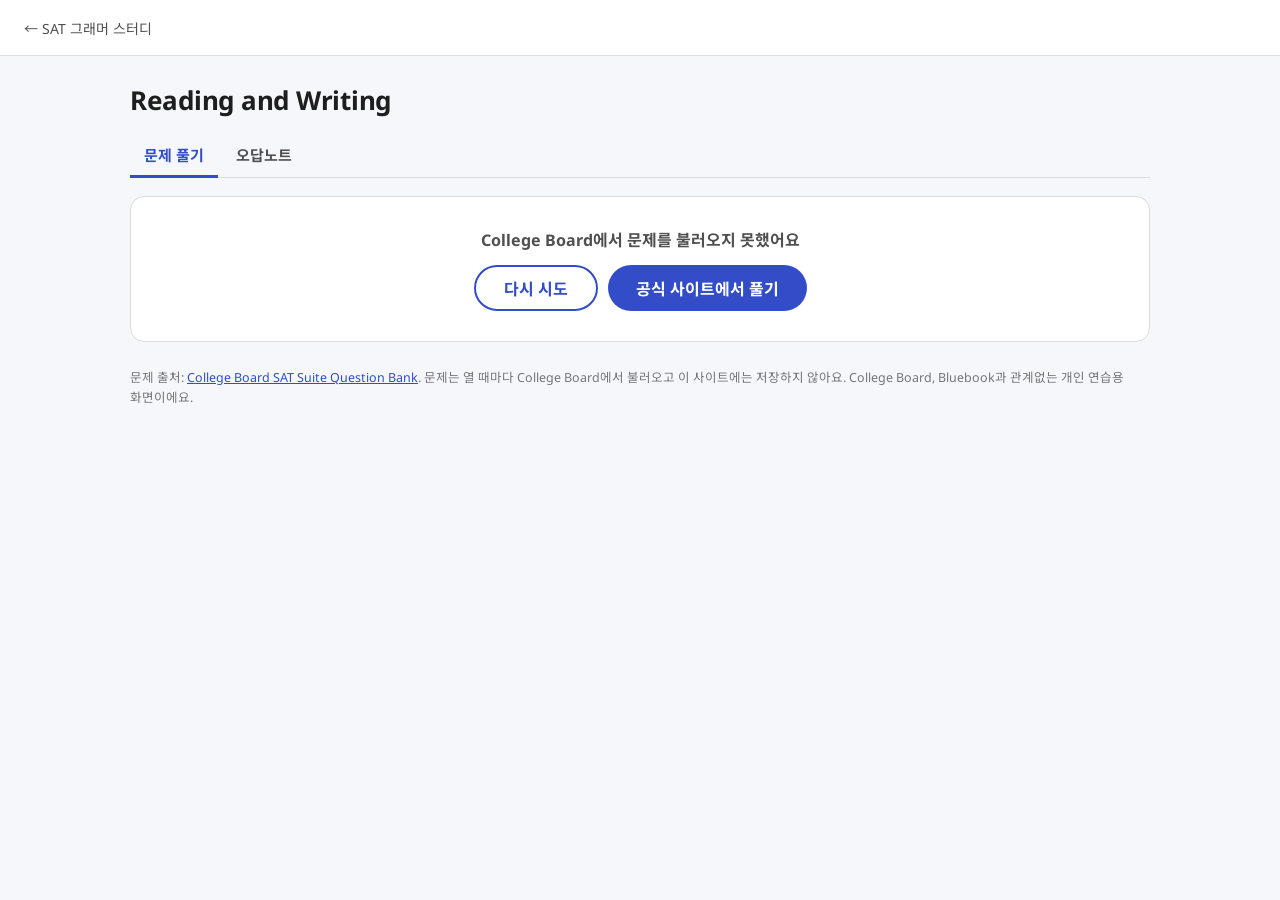
==== commit 60c445a6: "Bluebook page: 오답노트 tab, stars, 헷갈림 and PDF export Every answered question is logged (ids, codes and" ====
--- a/bluebook/index.html
+++ b/bluebook/index.html
@@ -8,10 +8,10 @@
 <link rel="preconnect" href="https://fonts.googleapis.com">
 <link rel="preconnect" href="https://fonts.gstatic.com" crossorigin>
 <link rel="stylesheet" href="https://fonts.googleapis.com/css2?family=Noto+Sans:wght@400;600;700&family=Noto+Sans+KR:wght@400;600;700&family=Noto+Serif:wght@400;700&family=Crimson+Text:wght@400;600&display=swap">
-<link rel="stylesheet" href="bb.css?v=2">
+<link rel="stylesheet" href="bb.css?v=3">
 </head>
 <body>
 <div id="app"></div>
-<script src="bb.js?v=2"></script>
+<script src="bb.js?v=3"></script>
 </body>
 </html>
--- a/bluebook/bb.css
+++ b/bluebook/bb.css
@@ -143,6 +143,70 @@
 .pill.ghost { background: #fff; color: var(--blue); border: 2px solid var(--blue); }
 .pill.ghost:hover:not([disabled]) { background: var(--blue-soft); }
 
+.sb-acts { display: flex; gap: 8px; flex: none; }
+
+/* tabs: 문제 풀기 / 오답노트 */
+.tabs { display: flex; gap: 4px; border-bottom: 1px solid var(--line-soft); margin: 0 0 18px; }
+.tabs a { display: inline-flex; align-items: center; gap: 6px; padding: 10px 14px; font-weight: 700; font-size: 15px; color: var(--ink-2); text-decoration: none; border-bottom: 3px solid transparent; margin-bottom: -1px; }
+.tabs a:hover { color: var(--ink); }
+.tabs a.on { color: var(--blue); border-bottom-color: var(--blue); }
+.tabs .cnt { background: var(--bad); color: #fff; font-size: 12px; font-weight: 700; border-radius: 99px; padding: 1px 7px; line-height: 1.4; }
+
+/* 오답노트 */
+.n-filters { display: flex; flex-wrap: wrap; gap: 8px; margin-bottom: 10px; }
+.n-filters .chip b { margin-left: 6px; }
+.n-types { display: flex; flex-wrap: wrap; gap: 6px; margin-bottom: 16px; }
+.tchip { border: 1px solid var(--line-soft); background: #fff; border-radius: 8px; padding: 5px 10px; font-size: 13px; font-weight: 600; color: var(--ink-2); }
+.tchip b { margin-left: 5px; }
+.tchip:hover { border-color: var(--ink-2); }
+.tchip.on { background: var(--ink); border-color: var(--ink); color: #fff; }
+.n-listhead { display: flex; align-items: center; justify-content: space-between; gap: 8px; padding: 6px 4px 10px; font-size: 13px; color: var(--muted); font-weight: 600; }
+.n-sort { padding: 2px; border-radius: 9px; }
+.n-sort button { min-height: 28px; padding: 4px 9px; font-size: 12.5px; border-radius: 7px; }
+.ncard { width: 100%; display: flex; flex-direction: column; gap: 4px; text-align: left; border: 1.5px solid transparent; background: none; border-radius: 10px; padding: 10px 12px; border-bottom-color: var(--line-soft); border-bottom-left-radius: 0; border-bottom-right-radius: 0; }
+.ncard:hover { background: var(--strip); }
+.ncard.on { background: var(--blue-soft); border-color: var(--blue); border-radius: 10px; }
+.nc-top { display: flex; align-items: center; gap: 8px; min-width: 0; }
+.nc-top b { font-size: 14.5px; min-width: 0; overflow: hidden; text-overflow: ellipsis; white-space: nowrap; }
+.nc-d { font-size: 12px; color: var(--muted); font-weight: 600; flex: none; }
+.nc-ic { margin-left: auto; display: flex; align-items: center; gap: 5px; flex: none; }
+.nc-ic i { font-style: normal; }
+.ic-star { color: #e0a800; font-size: 15px; line-height: 1; }
+.ic-memo { font-size: 11px; border: 1px solid var(--line); border-radius: 4px; padding: 0 4px; color: var(--ink-2); }
+.nc-snip { font-family: var(--serif); font-size: 13px; color: var(--ink-2); line-height: 1.45; display: -webkit-box; -webkit-line-clamp: 2; -webkit-box-orient: vertical; overflow: hidden; }
+.nc-meta { display: flex; align-items: center; gap: 8px; font-size: 12.5px; }
+.nc-bad { color: var(--bad); font-weight: 700; }
+.nc-ok { color: var(--ok); font-weight: 700; }
+.nc-w { margin-left: auto; color: var(--muted); white-space: pre; }
+.n-none { color: var(--muted); padding: 24px 6px; text-align: center; margin: 0; }
+.n-empty { text-align: center; padding: 44px 20px; }
+.n-empty b { font-size: 17px; }
+.n-empty p { color: var(--ink-2); margin: 8px 0 20px; }
+.n-empty .pill { display: inline-flex; align-items: center; text-decoration: none; }
+.nd-title { display: flex; flex-direction: column; min-width: 0; }
+.nd-title b { font-size: 17px; }
+.nd-title span { font-size: 12.5px; color: var(--muted); white-space: pre; }
+.nd-hist { color: var(--muted); font-size: 13px; margin: -8px 0 16px; }
+.nd-q { --fs: 17px; }
+.nd-q .bb-passage { max-width: none; border-left: 3px solid var(--line-soft); padding-left: 16px; margin-bottom: 6px; }
+.nd-q .bb-stem { margin: 16px 0 14px; }
+.nd-reveal { margin-top: 16px; display: flex; align-items: center; justify-content: space-between; gap: 10px; color: var(--muted); font-size: 13.5px; }
+textarea.nd-memo { width: 100%; min-height: 90px; border: 1.5px solid var(--line-soft); border-radius: 12px; padding: 10px 12px; font: 14px/1.6 var(--sans); resize: vertical; }
+textarea.nd-memo:focus { outline: 2px solid var(--blue); outline-offset: -1px; border-color: var(--blue); }
+
+/* 별표 / 헷갈림 toggles (review screens and 오답노트) */
+.kp { display: inline-flex; align-items: center; gap: 4px; border: 1.5px solid var(--line-soft); background: #fff; border-radius: 8px; padding: 4px 9px; font-size: 12.5px; font-weight: 700; color: var(--ink-2); white-space: nowrap; }
+.kp svg { width: 14px; height: 14px; }
+.kp:hover { border-color: var(--ink-2); }
+.kp-star.on { border-color: #e0a800; background: #fff6d6; color: #8a6500; }
+.kp-star.on svg path { fill: #f5b301; stroke: #e0a800; }
+.kp-conf.on { border-color: var(--flag); background: var(--bad-soft); color: var(--flag); }
+.kp-conf.on svg path { fill: var(--flag); stroke: var(--flag); }
+.bb-keep { margin-left: auto; display: flex; gap: 6px; flex: none; }
+.bb-right { container-type: inline-size; }
+@container (max-width: 460px) { .bb-keep .kp span { display: none; } .bb-keep .kp { padding: 5px 7px; } }
+.r-star { color: #e0a800; }
+
 .prep { min-height: 100%; display: grid; place-items: center; text-align: center; padding: 20px; }
 .prep h2 { margin: 0 0 6px; font-size: 22px; }
 .prep p { color: var(--ink-2); margin: 0 0 18px; }
@@ -188,14 +252,15 @@
 .bb-passage mark.hl { background: var(--hl); color: inherit; border-bottom: 2px solid #e2c800; }
 .bb.annotate .bb-passage { cursor: text; }
 /* tables, charts and note lists inside passages and explanations */
-.bb-pane figure { margin: 0 0 16px; overflow-x: auto; }
-.bb-pane svg { max-width: 100%; height: auto; }
-.bb-pane img { max-width: 100%; height: auto; }
-.bb-pane table { border-collapse: collapse; font-family: var(--sans); font-size: calc(var(--fs) - 2.5px); line-height: 1.45; margin: 0 auto; }
-.bb-pane th, .bb-pane td { border: 1px solid #6b6b6b; padding: 6px 10px; vertical-align: top; }
-.bb-pane thead th { background: var(--strip); }
-.bb-pane caption { font-weight: 700; padding-bottom: 8px; }
-.bb-pane caption p { margin: 0; }
+.bb-pane figure, .nd-q figure, .pr figure { margin: 0 0 16px; overflow-x: auto; }
+.bb-pane svg, .nd-q svg, .pr svg { max-width: 100%; height: auto; }
+.bb-pane img, .nd-q img, .pr img { max-width: 100%; height: auto; }
+.bb-pane table, .nd-q table { border-collapse: collapse; font-family: var(--sans); font-size: calc(var(--fs) - 2.5px); line-height: 1.45; margin: 0 auto; }
+.bb-pane th, .bb-pane td, .nd-q th, .nd-q td { border: 1px solid #6b6b6b; padding: 6px 10px; vertical-align: top; }
+.bb-pane thead th, .nd-q thead th { background: var(--strip); }
+.bb-pane caption, .nd-q caption { font-weight: 700; padding-bottom: 8px; }
+.bb-pane caption p, .nd-q caption p { margin: 0; }
+.nd-q ul, .nd-q ol { margin: 0 0 14px; padding-left: 24px; }
 .bb-passage ul, .bb-passage ol, .bb-why ul, .bb-why ol { margin: 0 0 14px; padding-left: 24px; }
 .bb-passage li { margin-bottom: 6px; }
 .bb-passage blockquote { margin: 0 0 14px; padding-left: 18px; }
@@ -322,6 +387,49 @@
 .res-table .mk.bad { color: var(--bad); }
 .res-table .ex { color: var(--ink-2); max-width: 340px; white-space: nowrap; overflow: hidden; text-overflow: ellipsis; }
 
+/* ───────── 오답노트 PDF (print) ───────── */
+#print { display: none; }
+@media print {
+  @page { margin: 14mm 13mm; }
+  html, body { height: auto; background: #fff; }
+  body > *:not(#print) { display: none !important; }
+  #print { display: block; }
+  .pr { font-family: var(--serif); font-size: 10.5pt; line-height: 1.5; color: #000; -webkit-print-color-adjust: exact; print-color-adjust: exact; }
+  .pr-h h1 { font-family: var(--sans); font-size: 16pt; margin: 0 0 2pt; }
+  .pr-h p { font-family: var(--sans); font-size: 9pt; color: #444; margin: 0 0 12pt; white-space: pre-wrap; }
+  .pr-q { border-top: 1.2pt solid #000; padding-top: 7pt; margin-bottom: 14pt; }
+  .pr-qh { font-family: var(--sans); font-size: 9pt; display: flex; gap: 8pt; align-items: baseline; margin-bottom: 6pt; break-after: avoid; }
+  .pr-qh b { font-size: 12pt; }
+  .pr-id { color: #555; margin-left: auto; }
+  .pr-pass p, .pr-stem p { margin: 0 0 5pt; }
+  .pr-pass ul, .pr-pass ol { margin: 0 0 6pt; padding-left: 16pt; }
+  .pr table { border-collapse: collapse; font-family: var(--sans); font-size: 8.5pt; margin: 0 auto 6pt; }
+  .pr th, .pr td { border: 0.6pt solid #555; padding: 2pt 6pt; }
+  .pr caption { font-weight: 700; padding-bottom: 3pt; }
+  .pr caption p { margin: 0; }
+  .pr svg { max-height: 80mm; width: auto; }
+  .pr-stem { font-weight: 600; margin: 6pt 0 4pt; }
+  .pr-ch { list-style: none; padding: 0; margin: 0 0 6pt; break-inside: avoid; }
+  .pr-ch li { display: flex; gap: 8pt; padding: 1.5pt 5pt; align-items: baseline; border-radius: 3pt; }
+  .pr-ch li > b { font-family: var(--sans); flex: none; }
+  .pr-ch li.key { background: #e3f3e8; }
+  .pr-ch li.my { background: #fbe7ea; }
+  .pr-mk { font-family: var(--sans); font-style: normal; font-size: 7.5pt; font-weight: 700; border: 0.8pt solid; border-radius: 3pt; padding: 0 3pt; margin-left: auto; white-space: nowrap; flex: none; }
+  .pr-mk.ok { color: #1b7a3e; }
+  .pr-mk.bad { color: #c8102e; }
+  .pr-why { border: 0.8pt solid #999; border-radius: 4pt; padding: 5pt 8pt; font-size: 9.5pt; }
+  .pr-why p { margin: 0 0 4pt; }
+  .pr-why p:last-child { margin-bottom: 0; }
+  .pr-why-h { font-family: var(--sans); font-weight: 700; font-size: 9pt; margin-bottom: 3pt; }
+  .pr-memo { margin-top: 5pt; font-family: var(--sans); font-size: 9pt; white-space: pre-wrap; }
+  .pr-key { break-before: page; }
+  .pr-key h2 { font-family: var(--sans); font-size: 13pt; margin: 0 0 8pt; }
+  .pr-keylist { columns: 3; list-style: none; padding: 0; margin: 0; font-family: var(--sans); font-size: 10pt; }
+  .pr-keylist li { padding: 2pt 0; break-inside: avoid; }
+  .pr-keylist small { color: #c8102e; }
+  .pr-src { font-family: var(--sans); font-size: 8pt; color: #555; margin-top: 16pt; }
+}
+
 /* ───────── small screens ───────── */
 @media (max-width: 760px) {
   .home-top { padding: 0 16px; }
@@ -344,6 +452,17 @@
   .sb-info { gap: 8px; }
   .sb-info span:last-child { display: none; }
   .pill { padding: 0 22px; }
+  .sb-acts .pill { padding: 0 16px; }
+  .tabs { margin-bottom: 14px; }
+  .tabs a { flex: 1; justify-content: center; }
+  .n-filters { flex-wrap: nowrap; overflow-x: auto; margin-right: -14px; padding-right: 14px; }
+  .n-filters .chip { flex: none; }
+  .n-types { flex-wrap: nowrap; overflow-x: auto; margin-right: -14px; padding-right: 14px; }
+  .n-filters, .n-types { scrollbar-width: none; }
+  .n-filters::-webkit-scrollbar, .n-types::-webkit-scrollbar { display: none; }
+  .tchip { flex: none; }
+  .bb-keep .kp span { display: none; }
+  .nd-title { flex: 1; }
 
   .bb-top { height: 60px; padding: 0 12px; grid-template-columns: 1fr auto auto; }
   .bb-sec { font-size: 14.5px; }
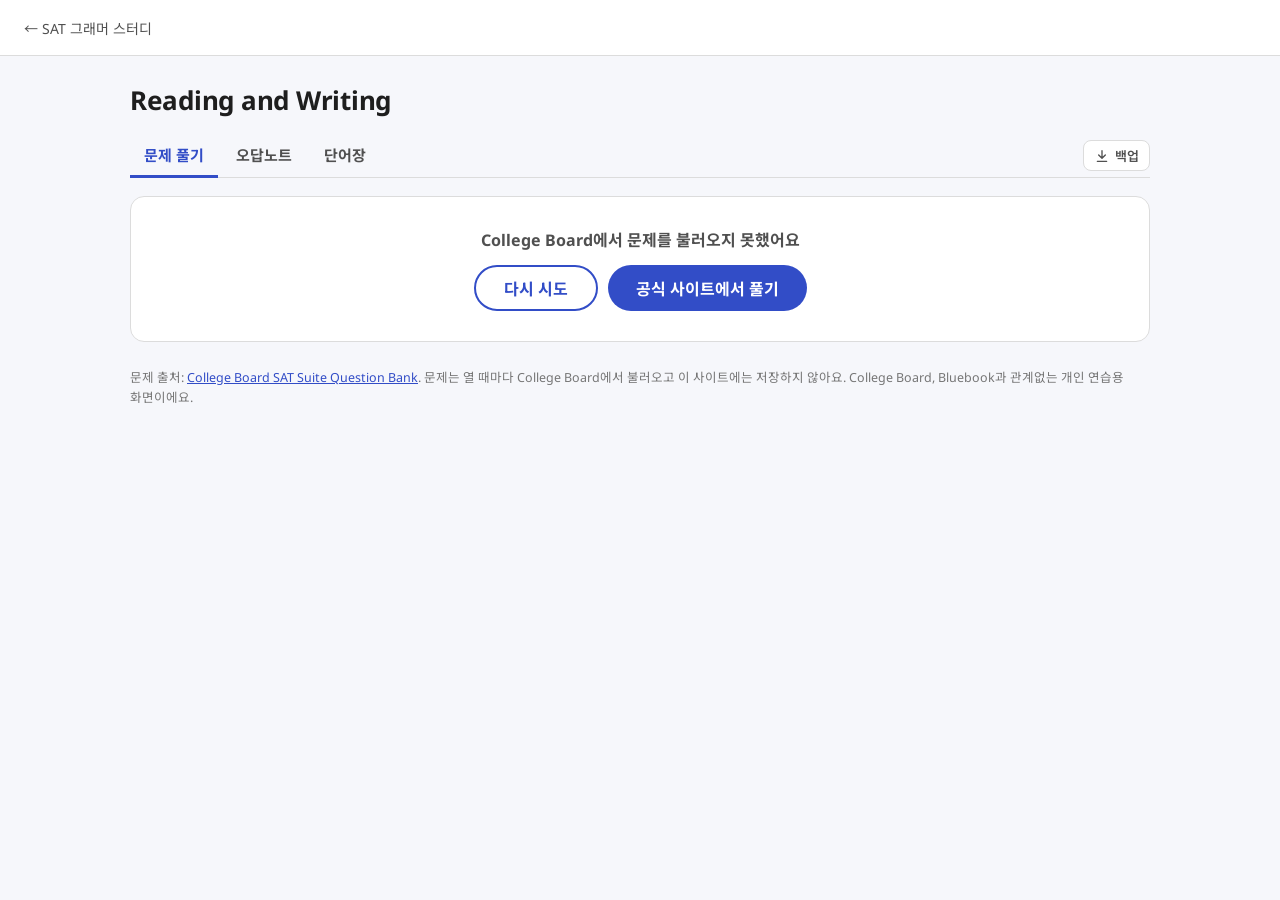
==== commit 1d18d323: "Bluebook page: 단어장 (unknown words) and backup/restore A "Words" tool in the test header (and a 단어 to" ====
--- a/bluebook/index.html
+++ b/bluebook/index.html
@@ -8,10 +8,10 @@
 <link rel="preconnect" href="https://fonts.googleapis.com">
 <link rel="preconnect" href="https://fonts.gstatic.com" crossorigin>
 <link rel="stylesheet" href="https://fonts.googleapis.com/css2?family=Noto+Sans:wght@400;600;700&family=Noto+Sans+KR:wght@400;600;700&family=Noto+Serif:wght@400;700&family=Crimson+Text:wght@400;600&display=swap">
-<link rel="stylesheet" href="bb.css?v=3">
+<link rel="stylesheet" href="bb.css?v=4">
 </head>
 <body>
 <div id="app"></div>
-<script src="bb.js?v=3"></script>
+<script src="bb.js?v=4"></script>
 </body>
 </html>
--- a/bluebook/bb.css
+++ b/bluebook/bb.css
@@ -151,6 +151,71 @@
 .tabs a:hover { color: var(--ink); }
 .tabs a.on { color: var(--blue); border-bottom-color: var(--blue); }
 .tabs .cnt { background: var(--bad); color: #fff; font-size: 12px; font-weight: 700; border-radius: 99px; padding: 1px 7px; line-height: 1.4; }
+.tabs .cnt.soft { background: var(--strip); color: var(--ink-2); }
+.tab-bk { margin-left: auto; align-self: center; display: inline-flex; align-items: center; gap: 5px; border: 1px solid var(--line-soft); background: #fff; border-radius: 8px; padding: 5px 10px; font-size: 13px; font-weight: 600; color: var(--ink-2); }
+.tab-bk svg { width: 16px; height: 16px; }
+.tab-bk:hover { border-color: var(--blue); color: var(--blue); }
+
+/* saved words (단어장) */
+.uw { text-decoration: underline dotted #3a62e0; text-decoration-thickness: 2px; text-underline-offset: 3px; }
+.bb.wordmode .bb-passage, .bb.wordmode .bb-stem, .bb.wordmode .bb-ch-text, .bb.wordmode .bb-why { cursor: pointer; }
+.bb.wordmode .bb-passage, .bb.wordmode .bb-stem { outline: 2px dashed #b9c6f3; outline-offset: 6px; border-radius: 4px; }
+.w-search { padding: 6px 4px 2px; }
+.w-search input { width: 100%; border: 1.5px solid var(--line-soft); border-radius: 10px; padding: 8px 12px; font: 14px var(--sans); }
+.w-search input:focus { outline: 2px solid var(--blue); outline-offset: -1px; border-color: var(--blue); }
+.wcard .w-w { font-size: 15.5px; }
+.w-ok { font-size: 11.5px; font-weight: 700; color: var(--ok); background: var(--ok-soft); border-radius: 99px; padding: 0 7px; }
+.w-mean { font-size: 13px; color: var(--ink); min-height: 1em; display: -webkit-box; -webkit-line-clamp: 1; -webkit-box-orient: vertical; overflow: hidden; }
+.wcard .nc-snip b { color: var(--ink); }
+.w-big { font-size: 24px !important; font-family: var(--serif); }
+.w-ph { display: inline-flex; align-items: center; gap: 6px; font-size: 13.5px !important; }
+.w-say { border: 0; background: var(--strip); border-radius: 50%; width: 28px; height: 28px; display: inline-grid; place-items: center; color: var(--blue); padding: 0; }
+.w-say:hover { background: var(--blue-soft); }
+input.w-my { width: 100%; border: 1.5px solid var(--line-soft); border-radius: 12px; padding: 11px 14px; font: 15px var(--sans); }
+input.w-my:focus { outline: 2px solid var(--blue); outline-offset: -1px; border-color: var(--blue); }
+.w-defs { margin: 0; padding-left: 22px; font-size: 14.5px; line-height: 1.6; }
+.w-defs li { margin-bottom: 4px; }
+.w-defs em { font-style: italic; color: var(--muted); margin-right: 4px; }
+.w-base { margin: 0 0 6px; font-size: 13.5px; color: var(--ink-2); }
+.w-src { margin: 8px 0 0; font-size: 12px; color: var(--muted); display: flex; gap: 12px; align-items: center; }
+.w-link { font-weight: 600; text-decoration: none; }
+.w-link:hover { text-decoration: underline; }
+.w-none { margin: 0; color: var(--muted); font-size: 14px; }
+.w-ctx { margin: 0; font-family: var(--serif); font-size: 15.5px; line-height: 1.65; border-left: 3px solid var(--line-soft); padding-left: 14px; }
+.kp-word.on { border-color: var(--blue); background: var(--blue-soft); color: var(--blue); }
+.kp-ok.on { border-color: var(--ok); background: var(--ok-soft); color: var(--ok); }
+
+/* flashcards */
+.fc-bg { position: fixed; inset: 0; z-index: 70; background: rgba(20,24,40,.55); display: grid; place-items: center; padding: 16px; }
+.fc { width: min(460px, 100%); background: #fff; border-radius: 16px; padding: 14px 16px 18px; box-shadow: 0 16px 50px rgba(0,0,0,.3); }
+.fc-top { display: flex; justify-content: space-between; align-items: center; font-size: 13px; font-weight: 700; color: var(--muted); margin-bottom: 8px; }
+.fc-card { width: 100%; min-height: 260px; border: 1.5px solid var(--line-soft); border-radius: 14px; background: #fbfbfd; display: flex; flex-direction: column; align-items: center; justify-content: center; gap: 10px; padding: 22px 18px; text-align: center; }
+.fc-card:hover { border-color: var(--blue); }
+.fc-card.flip { background: #fff; justify-content: flex-start; }
+.fc-w { font-family: var(--serif); font-size: 30px; }
+.fc-ph { color: var(--muted); font-size: 14px; }
+.fc-tap { color: var(--muted); font-size: 13px; margin-top: 18px; }
+.fc-my { font-size: 19px; font-weight: 700; }
+.fc-def { font-size: 13.5px; color: var(--ink-2); line-height: 1.55; }
+.fc-def i { color: var(--muted); }
+.fc-ctx { font-family: var(--serif); font-size: 14px; color: var(--ink-2); line-height: 1.55; border-top: 1px solid var(--line-soft); padding-top: 10px; }
+.fc-ctx b { color: var(--ink); }
+.fc-acts { display: grid; grid-template-columns: 1fr 1fr; gap: 10px; margin-top: 14px; }
+.fc-end { text-align: center; padding: 26px 8px 8px; }
+.fc-end h3 { margin: 0 0 6px; font-size: 20px; }
+.fc-end p { color: var(--ink-2); margin: 0 0 18px; }
+.fc-end .acts { display: flex; gap: 10px; justify-content: center; flex-wrap: wrap; }
+
+/* backup / restore */
+.bk-grid { display: grid; grid-template-columns: 1fr 1fr; gap: 10px; }
+.bk { display: flex; align-items: center; gap: 12px; text-align: left; border: 1.5px solid var(--line-soft); background: #fff; border-radius: 12px; padding: 16px; color: var(--blue); }
+.bk:hover { border-color: var(--blue); background: var(--blue-soft); }
+.bk span { display: flex; flex-direction: column; gap: 2px; color: var(--ink); }
+.bk b { font-size: 15px; }
+.bk small { font-size: 12.5px; color: var(--muted); }
+.bk-sum { margin: 0; font-size: 14px; color: var(--ink-2); line-height: 1.6; }
+#toast { position: fixed; left: 50%; bottom: 96px; transform: translate(-50%, 20px); background: #1e1e1e; color: #fff; padding: 10px 16px; border-radius: 10px; font-size: 14px; font-weight: 600; opacity: 0; pointer-events: none; transition: opacity .15s, transform .15s; z-index: 90; max-width: calc(100vw - 32px); text-align: center; }
+#toast.show { opacity: 1; transform: translate(-50%, 0); }
 
 /* 오답노트 */
 .n-filters { display: flex; flex-wrap: wrap; gap: 8px; margin-bottom: 10px; }
@@ -453,8 +518,12 @@
   .sb-info span:last-child { display: none; }
   .pill { padding: 0 22px; }
   .sb-acts .pill { padding: 0 16px; }
-  .tabs { margin-bottom: 14px; }
-  .tabs a { flex: 1; justify-content: center; }
+  .tabs { margin-bottom: 14px; gap: 0; }
+  .tabs a { flex: 1; justify-content: center; padding: 10px 4px; font-size: 14.5px; gap: 4px; }
+  .tab-bk { padding: 6px; margin-left: 4px; }
+  .tab-bk span { display: none; }
+  .bk-grid { grid-template-columns: 1fr; }
+  .bb.wordmode .bb-passage, .bb.wordmode .bb-stem { outline-offset: 3px; }
   .n-filters { flex-wrap: nowrap; overflow-x: auto; margin-right: -14px; padding-right: 14px; }
   .n-filters .chip { flex: none; }
   .n-types { flex-wrap: nowrap; overflow-x: auto; margin-right: -14px; padding-right: 14px; }
